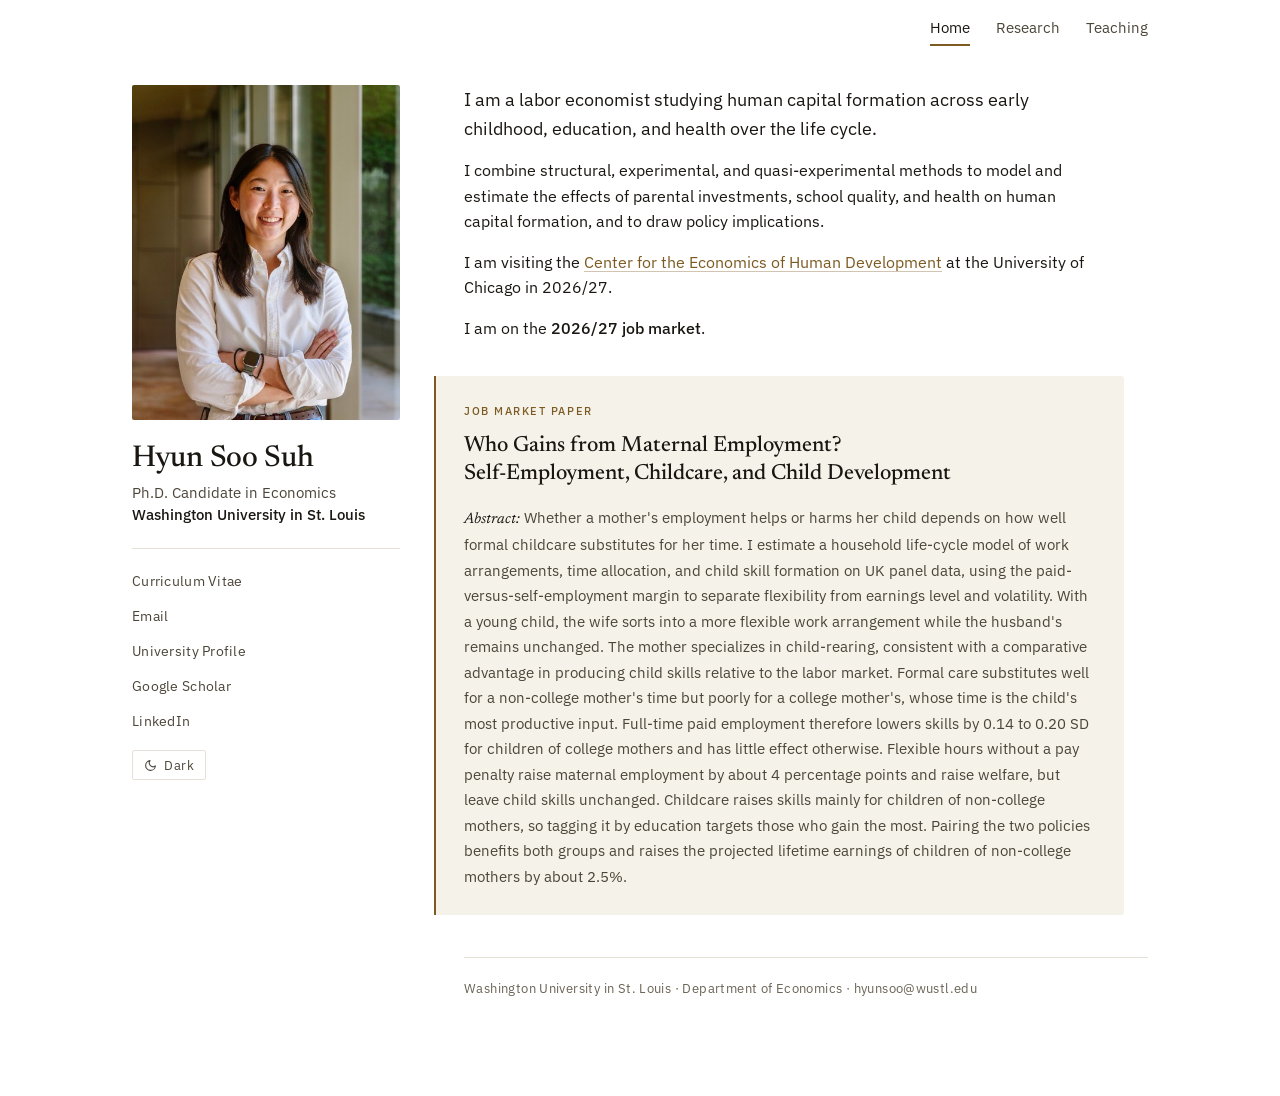
==== index.html @ 4b05ec27 "JMP: October 29 draft; abstract wording update on site and CV Co-Authored-By: Claude Opus 5 <noreply" ====
<!doctype html>
<html lang="en">
<head>
<meta charset="utf-8">
<meta name="viewport" content="width=device-width, initial-scale=1">
<title>Hyun Soo Suh</title>
<meta name="description" content="Hyun Soo Suh — Ph.D. Candidate in Economics, Washington University in St. Louis. Labor economist studying human capital formation across early childhood, education, and health.">
<link rel="preconnect" href="https://fonts.googleapis.com">
<link rel="preconnect" href="https://fonts.gstatic.com" crossorigin>
<link rel="stylesheet" href="https://fonts.googleapis.com/css2?family=Newsreader:ital,opsz,wght@0,6..72,400;0,6..72,500;0,6..72,600;1,6..72,400&family=IBM+Plex+Sans:ital,wght@0,400;0,500;0,600;1,400&display=swap">
<link rel="icon" href="/favicon.ico?v=2" sizes="any">
<link rel="icon" type="image/png" sizes="32x32" href="/favicon-32.png?v=2">
<link rel="icon" type="image/png" sizes="16x16" href="/favicon-16.png?v=2">
<link rel="apple-touch-icon" href="/apple-touch-icon.png?v=2">
<link rel="stylesheet" href="style.css?v=8">
<script>try{var t=localStorage.getItem("theme");if(t)document.documentElement.setAttribute("data-theme",t);}catch(e){}</script>
</head>
<body>

<header class="topbar">
  <nav aria-label="Pages">
    <a href="index.html" class="here">Home</a>
    <a href="research.html">Research</a>
    <a href="teaching.html">Teaching</a>
  </nav>
</header>

<div class="shell">

  <aside class="rail">
    <img class="portrait" src="[data-uri]" alt="Hyun Soo Suh">
    <div class="rail-head">
      <h1 class="rail-name"><a href="index.html">Hyun Soo Suh</a></h1>
      <p class="rail-role">Ph.D. Candidate in Economics<br><strong>Washington University in St.&nbsp;Louis</strong></p>
    </div>
    <nav class="rail-links">
      <a href="CV_Suh.pdf"><span>Curriculum Vitae</span></a>

      <a href="mailto:hyunsoo@wustl.edu"><span>Email</span></a>
      <a href="https://economics.washu.edu/people/hyun-soo-suh" target="_blank" rel="noopener"><span>University Profile</span></a>
      <a href="https://scholar.google.com/citations?user=-Q9oI1gAAAAJ&amp;hl=en" target="_blank" rel="noopener"><span>Google Scholar</span></a>
      <a href="https://www.linkedin.com/in/hyun-soo-suh-23a05813a/" target="_blank" rel="noopener"><span>LinkedIn</span></a>
    </nav>
    <button id="theme-toggle" class="theme-toggle" type="button" aria-label="Switch colour theme"></button>
  </aside>

  <main class="main">
    <section class="bio">
      <p class="lede">I am a labor economist studying human capital formation across early childhood, education, and health over the life cycle.</p>
      <p class="sub">I combine structural, experimental, and quasi-experimental methods to model and estimate the effects of parental investments, school quality, and health on human capital formation, and to draw policy implications.</p>
      <p class="visiting-line">I am visiting the <a href="https://cehd.uchicago.edu" target="_blank" rel="noopener">Center for the Economics of Human Development</a> at the University of Chicago in 2026/27.</p>
      <p class="market">I am on the <strong>2026/27 job market</strong>.</p>
    </section>
    <section id="jmp">
      <div class="jmp">
        <!-- ---- Job market paper: title, abstract, PDF buttons ---- -->
        <span class="jmp-tag">Job Market Paper</span>
        <h2 class="jmp-title"><a href="JMP_Suh.pdf">Who Gains from Maternal Employment?<br>Self-Employment, Childcare, and Child Development</a></h2>
        <p class="abstract"><span class="lbl">Abstract:</span> Whether a mother's employment helps or harms her child depends on how well formal childcare substitutes for her time. I estimate a household life-cycle model of work arrangements, time allocation, and child skill formation on UK panel data, using the paid-versus-self-employment margin to separate flexibility from earnings level and volatility. With a young child, the wife sorts into a more flexible work arrangement while the husband's remains unchanged. The mother specializes in child-rearing, consistent with a comparative advantage in producing child skills relative to the labor market. Formal care substitutes well for a non-college mother's time but poorly for a college mother's, whose time is the child's most productive input. Full-time paid employment therefore lowers skills by 0.14 to 0.20 SD for children of college mothers and has little effect otherwise. Flexible hours without a pay penalty raise maternal employment by about 4 percentage points and raise welfare, but leave child skills unchanged. Childcare raises skills mainly for children of non-college mothers, so tagging it by education targets those who gain the most. Pairing the two policies benefits both groups and raises the projected lifetime earnings of children of non-college mothers by about 2.5%.</p>

        <!-- Want buttons here (Slides, Appendix, Online Appendix)? Uncomment and edit:
        <div class="filelinks">
          <a href="slides.pdf">Slides</a>
        </div>
        -->
      </div>
    </section>
    <footer>Washington University in St. Louis · Department of Economics · hyunsoo@wustl.edu</footer>
  </main>
</div>

<script>
(function () {
  var root = document.documentElement,
      btn  = document.getElementById("theme-toggle");

  var MOON = '<svg viewBox="0 0 24 24" fill="none" stroke="currentColor" stroke-width="2" stroke-linecap="round" stroke-linejoin="round" aria-hidden="true"><path d="M21 12.79A9 9 0 1 1 11.21 3 7 7 0 0 0 21 12.79z"/></svg>',
      SUN  = '<svg viewBox="0 0 24 24" fill="none" stroke="currentColor" stroke-width="2" stroke-linecap="round" stroke-linejoin="round" aria-hidden="true"><circle cx="12" cy="12" r="4"/><path d="M12 2v2M12 20v2M4.9 4.9l1.4 1.4M17.7 17.7l1.4 1.4M2 12h2M20 12h2M6.3 17.7l-1.4 1.4M19.1 4.9l-1.4 1.4"/></svg>';

  function current() {
    return root.getAttribute("data-theme") || "light";
  }
  function render() {
    var dark = current() === "dark";
    btn.innerHTML = (dark ? SUN : MOON) + "<span>" + (dark ? "Light" : "Dark") + "</span>";
    btn.setAttribute("aria-label", "Switch to " + (dark ? "light" : "dark") + " mode");
  }
  btn.addEventListener("click", function () {
    var next = current() === "dark" ? "light" : "dark";
    root.setAttribute("data-theme", next);
    try { localStorage.setItem("theme", next); } catch (e) {}
    render();
  });
  render();
})();

(function(){
  var bar=document.querySelector('.topbar');
  if(!bar) return;
  var on=function(){ bar.classList.toggle('scrolled', window.scrollY>4); };
  addEventListener('scroll', on, {passive:true}); on();
})();
</script>
</body>
</html>
---- style.css ----
/* White paper with gold-brown accent (#7C5A22 light / #C79A4A dark) */
  :root {
    --paper:      #FFFFFF;
    --panel:      #F5F2EA;
    --ink:        #1A1712;
    --ink-soft:   #4C4539;
    --ink-faint:  #6B6355;
    --rule:       #E5E1D7;
    --accent:     #7C5A22;
    --accent-ink: #614619;
    --accent-wash:#F7F1E3;

    --serif: "Newsreader", Georgia, "Times New Roman", serif;
    --sans:  "IBM Plex Sans", -apple-system, BlinkMacSystemFont, "Segoe UI", Helvetica, Arial, sans-serif;
    --mono:  "IBM Plex Mono", ui-monospace, SFMono-Regular, Menlo, monospace;
  }

  :root[data-theme="dark"] {
    --paper:      #171511;
    --panel:      #201D17;
    --ink:        #E9E5DC;
    --ink-soft:   #B4AB9E;
    --ink-faint:  #9A9184;
    --rule:       #2F2B23;
    --accent:     #C79A4A;
    --accent-ink: #D9B36A;
    --accent-wash:#241F14;
  }

  * { box-sizing: border-box; }

  body {
    margin: 0;
    background: var(--paper);
    color: var(--ink);
    font-family: var(--sans);
    font-size: 16px;
    line-height: 1.65;
    -webkit-font-smoothing: antialiased;
  }

  a { color: var(--accent); text-decoration-color: color-mix(in srgb, var(--accent) 35%, transparent); text-underline-offset: 3px; }
  a:hover { text-decoration-color: var(--accent); }
  a:focus-visible { outline: 2px solid var(--accent); outline-offset: 3px; border-radius: 2px; }

  .demo-note {
    background: var(--accent-wash);
    color: var(--accent-ink);
    border-bottom: 1px solid color-mix(in srgb, var(--accent) 22%, transparent);
    font-family: var(--sans);
    font-size: 11.5px;
    letter-spacing: 0.04em;
    text-transform: uppercase;
    padding: 10px 24px;
    text-align: center;
  }

  .shell {
    max-width: 1080px;
    margin: 0 auto;
    padding: 56px 32px 96px;
    display: grid;
    grid-template-columns: 268px minmax(0, 1fr);
    gap: 64px;
    align-items: start;
  }

  /* ---------- left rail ---------- */
  .rail { position: sticky; top: 48px; display: flex; flex-direction: column; gap: 22px; }

  .portrait {
    width: 100%;
    aspect-ratio: 4 / 5;
    object-fit: cover;
    display: block;
    border-radius: 2px;
  }

  .rail-name {
    font-family: var(--serif);
    font-size: 30px;
    font-weight: 500;
    line-height: 1.15;
    letter-spacing: -0.01em;
    margin: 0;
    text-wrap: balance;
  }

  .rail-role { color: var(--ink-soft); font-size: 14.5px; line-height: 1.5; margin: 6px 0 0; }
  .rail-role strong { color: var(--ink); font-weight: 500; }

  .rail-links { display: flex; flex-direction: column; gap: 2px; border-top: 1px solid var(--rule); padding-top: 16px; }
  .rail-links a {
    font-family: var(--sans);
    font-size: 14px;
    letter-spacing: 0.02em;
    padding: 5px 0;
    text-decoration: none;
    color: var(--ink-soft);
    display: flex;
    justify-content: space-between;
    align-items: baseline;
    gap: 12px;
  }
  .rail-links a:hover { color: var(--accent); }

  .theme-toggle {
    margin-top: -10px;
    align-self: flex-start;
    display: inline-flex;
    align-items: center;
    gap: 7px;
    padding: 6px 11px;
    background: none;
    border: 1px solid var(--rule);
    border-radius: 2px;
    color: var(--ink-soft);
    font-family: var(--sans);
    font-size: 12.5px;
    letter-spacing: 0.04em;
    cursor: pointer;
    transition: color .15s ease, border-color .15s ease;
  }
  .theme-toggle:hover { color: var(--accent); border-color: color-mix(in srgb, var(--accent) 40%, transparent); }
  .theme-toggle:focus-visible { outline: 2px solid var(--accent); outline-offset: 3px; }
  .theme-toggle svg { width: 13px; height: 13px; flex-shrink: 0; }
  @media (prefers-reduced-motion: reduce) { .theme-toggle { transition: none; } }

  .section-nav {
    display: flex;
    flex-wrap: wrap;
    gap: 8px;
    margin-top: 22px;
  }
  .section-nav a {
    font-family: var(--sans);
    font-size: 11.5px;
    letter-spacing: 0.04em;
    text-decoration: none;
    color: var(--accent);
    border: 1px solid color-mix(in srgb, var(--accent) 32%, transparent);
    padding: 5px 12px;
    border-radius: 2px;
    transition: background .15s ease, color .15s ease, border-color .15s ease;
  }
  .section-nav a:hover { background: var(--accent); color: var(--paper); border-color: var(--accent); }
  .section-nav a:focus-visible { outline: 2px solid var(--accent); outline-offset: 3px; }
  html { scroll-behavior: smooth; }
  section[id] { scroll-margin-top: 28px; }
  @media (prefers-reduced-motion: reduce) {
    html { scroll-behavior: auto; }
    .section-nav a { transition: none; }
  }

  /* ---------- main ---------- */
  section[id] { scroll-margin-top: 24px; }
  .main { display: flex; flex-direction: column; gap: 34px; min-width: 0; }

  .bio { max-width: 632px; }
  .lede { font-size: 18px; line-height: 1.62; margin: 0; }
  .bio p.sub,
  .bio p.visiting-line,
  .bio p.market { margin: 15px 0 0; font-size: 15.5px; color: var(--ink); }
  .bio strong { color: var(--ink); font-weight: 500; }

  .eyebrow {
    font-family: var(--sans);
    font-size: 11.5px;
    font-weight: 500;
    letter-spacing: 0.13em;
    text-transform: uppercase;
    color: var(--ink-faint);
    margin: 0 0 14px;
    padding-bottom: 8px;
    border-bottom: 1px solid var(--rule);
  }

  /* ---------- job market paper ---------- */
  .jmp {
    background: var(--panel);
    border-left: 2px solid var(--accent);
    padding: 26px 28px;
    border-radius: 0 3px 3px 0;
    /* pull left by border + padding so the abstract text lines up with the bio */
    margin-left: -30px;
    max-width: 690px;   /* 632 text + 28 + 28 padding + 2 border */
  }
  .jmp-tag {
    font-family: var(--sans);
    font-size: 11px;
    font-weight: 500;
    letter-spacing: 0.14em;
    text-transform: uppercase;
    color: var(--accent);
    display: block;
    margin-bottom: 12px;
  }
  .jmp-title {
    font-family: var(--serif);
    font-size: 22px;
    font-weight: 500;
    line-height: 1.3;
    margin: 0 0 16px;
  }
  .jmp-title a { color: var(--ink); text-decoration: none; }
  .jmp-title a:hover { color: var(--accent); }
  .jmp .abstract {
    margin: 0;
    font-size: 15px;
    line-height: 1.7;
    color: var(--ink-soft);
  }
  .jmp .abstract .lbl { font-family: var(--serif); font-style: italic; color: var(--ink); }

  .filelinks { display: flex; flex-wrap: wrap; gap: 8px; margin-top: 20px; }
  .filelinks a {
    font-family: var(--sans);
    font-size: 11.5px;
    letter-spacing: 0.04em;
    text-decoration: none;
    color: var(--accent);
    border: 1px solid color-mix(in srgb, var(--accent) 32%, transparent);
    padding: 4px 11px;
    border-radius: 2px;
  }
  .filelinks a:hover { background: var(--accent); color: var(--paper); border-color: var(--accent); }

  /* ---------- paper list ---------- */
  .papers { display: flex; flex-direction: column; }
  .paper { padding: 14px 0; border-bottom: 1px solid var(--rule); }
  .paper:first-child { padding-top: 0; }
  .paper:last-child { border-bottom: none; padding-bottom: 0; }

  .paper h3 {
    font-family: var(--serif);
    font-size: 17.5px;
    font-weight: 500;
    line-height: 1.35;
    margin: 0 0 5px;
    text-wrap: pretty;
  }
  .paper h3 a { color: var(--ink); text-decoration: none; }
  .paper h3 a:hover { color: var(--accent); }

  .coauthors { font-size: 14px; color: var(--ink-soft); margin: 0 0 7px; font-style: italic; }
  .coauthors a { color: var(--ink-soft); }
  .coauthors a:hover { color: var(--accent); }

  .venue {
    font-family: var(--sans);
    font-size: 13.5px;
    letter-spacing: 0.03em;
    color: var(--ink-faint);
    margin: 0;
    display: flex;
    flex-wrap: wrap;
    align-items: center;
    gap: 8px;
  }
  .venue .status {
    color: var(--accent);
    border: 1px solid color-mix(in srgb, var(--accent) 30%, transparent);
    padding: 1px 7px;
    border-radius: 2px;
    text-transform: uppercase;
    font-size: 10.5px;
    letter-spacing: 0.1em;
  }

  .abs { margin-top: 8px; }
  .abs summary {
    font-family: var(--sans);
    font-size: 11.5px;
    font-weight: 500;
    letter-spacing: 0.11em;
    text-transform: uppercase;
    color: var(--accent);
    cursor: pointer;
    list-style: none;
    display: inline-flex;
    align-items: center;
    gap: 6px;
  }
  .abs summary::-webkit-details-marker { display: none; }
  .abs summary::after { content: "+"; font-size: 12px; line-height: 1; }
  .abs[open] summary::after { content: "\2013"; }
  .abs summary:hover { color: var(--ink); }
  .abs summary:focus-visible { outline: 2px solid var(--accent); outline-offset: 3px; border-radius: 2px; }
  .abs p { margin: 10px 0 0; font-size: 14.5px; line-height: 1.66; color: var(--ink-soft); max-width: 64ch; }

  /* ---------- teaching ---------- */
  .inst {
    font-family: var(--serif);
    font-size: 17px;
    font-weight: 500;
    margin: 0 0 14px;
  }
  .inst + .role-label { margin-top: 0; }
  .teach-block + .teach-block { margin-top: 30px; }

  .role-label {
    font-family: var(--sans);
    font-size: 11.5px;
    font-weight: 500;
    letter-spacing: 0.12em;
    text-transform: uppercase;
    color: var(--accent);
    margin: 22px 0 8px;
  }

  .courses { display: flex; flex-direction: column; }
  .course {
    display: grid;
    grid-template-columns: minmax(0,1fr) auto;
    gap: 4px 20px;
    align-items: baseline;
    padding: 9px 0;
    border-bottom: 1px solid var(--rule);
  }
  .course:last-child { border-bottom: none; }
  .course .cname { font-size: 15.5px; line-height: 1.45; }
  .course .cdetail {
    display: block;
    font-family: var(--sans);
    font-size: 12.5px;
    letter-spacing: 0.05em;
    color: var(--ink-faint);
    margin-top: 2px;
  }
  .course .cdetail a { color: var(--ink-faint); }
  .course .cdetail a:hover { color: var(--accent); }
  .course .cmeta {
    font-family: var(--sans);
    font-size: 13px;
    color: var(--ink-faint);
    font-variant-numeric: tabular-nums;
    white-space: nowrap;
  }
  .course .score { color: var(--accent); }

  footer {
    margin-top: 8px;
    padding-top: 20px;
    border-top: 1px solid var(--rule);
    font-family: var(--sans);
    font-size: 13px;
    color: var(--ink-faint);
    letter-spacing: 0.03em;
  }

  @media (max-width: 860px) {
    .shell { grid-template-columns: 1fr; gap: 40px; padding: 36px 22px 72px; }
    .rail { position: static; flex-direction: row; flex-wrap: wrap; align-items: flex-start; gap: 20px; }
    .portrait { width: 132px; flex-shrink: 0; }
    .rail-head { flex: 1 1 240px; }
    .rail-links { flex: 1 1 100%; max-width: 440px; }
    .rail-name { font-size: 27px; }
    .main { gap: 44px; }
    .lede { font-size: 17px; }
    .jmp { padding: 22px 20px; margin-left: 0; max-width: none; }
    .course { grid-template-columns: 1fr; }
    .course .cmeta { margin-top: 2px; }
  }


/* name in the sidebar links home, but should not look like a link */
.rail-name a { color: inherit; text-decoration: none; }
.rail-name a:hover { color: var(--accent); }
/* pages without the portrait: keep the sidebar from sitting too high */
.rail:not(:has(.portrait)) .rail-head { padding-top: 2px; }

/* ---------- top bar ---------- */
.topbar {
  position: sticky;
  top: 0;
  z-index: 20;
  background: var(--paper);
  border-bottom: 1px solid transparent;
  padding: 16px 32px;
  display: flex;
  justify-content: flex-end;
}
.topbar.scrolled { border-bottom-color: var(--rule); }
.topbar nav { display: flex; justify-content: flex-end; }
.topbar { align-items: center; max-width: 1080px; margin: 0 auto; }
.topbar nav { gap: 26px; }
.topbar a {
  font-family: var(--sans);
  font-size: 14.5px;
  color: var(--ink-soft);
  text-decoration: none;
  padding-bottom: 4px;
  border-bottom: 2px solid transparent;
  transition: color .15s ease, border-color .15s ease;
}
.topbar a:hover { color: var(--accent); border-bottom-color: color-mix(in srgb, var(--accent) 45%, transparent); }
.topbar a.here { color: var(--ink); border-bottom-color: var(--accent); }
.topbar a:focus-visible { outline: 2px solid var(--accent); outline-offset: 3px; border-radius: 2px; }
.shell { padding-top: 22px; }
@media (max-width: 860px) {
  .topbar { padding: 14px 22px; flex-wrap: wrap; gap: 10px; }
    .shell.wide { max-width: none; }
  .topbar nav { justify-content: flex-start; }
  .topbar nav { gap: 20px; }
  .shell { padding-top: 22px; }
}
@media (prefers-reduced-motion: reduce) { .topbar a { transition: none; } }


  /* ---------- content pages: no sidebar ---------- */
  .shell.wide { grid-template-columns: minmax(0, 1fr); max-width: 1080px; }
  .topbar-name {
    font-family: var(--serif);
    font-size: 17px;
    font-weight: 500;
    color: var(--ink);
    text-decoration: none;
    margin-right: auto;
  }
  .topbar-name:hover { color: var(--accent); }
  .topbar .theme-toggle { margin: 0 0 0 26px; align-self: center; }
  /* keep prose at a readable measure even in the wider column */
  .shell.wide .abs p { max-width: none; }

  /* ---------- page heading (Research / Teaching) ---------- */
.page-title {
  font-family: var(--serif);
  font-size: 27px;
  font-weight: 500;
  letter-spacing: -0.01em;
  margin: 0 0 6px;
  padding-bottom: 12px;
  border-bottom: 1px solid var(--rule);
}
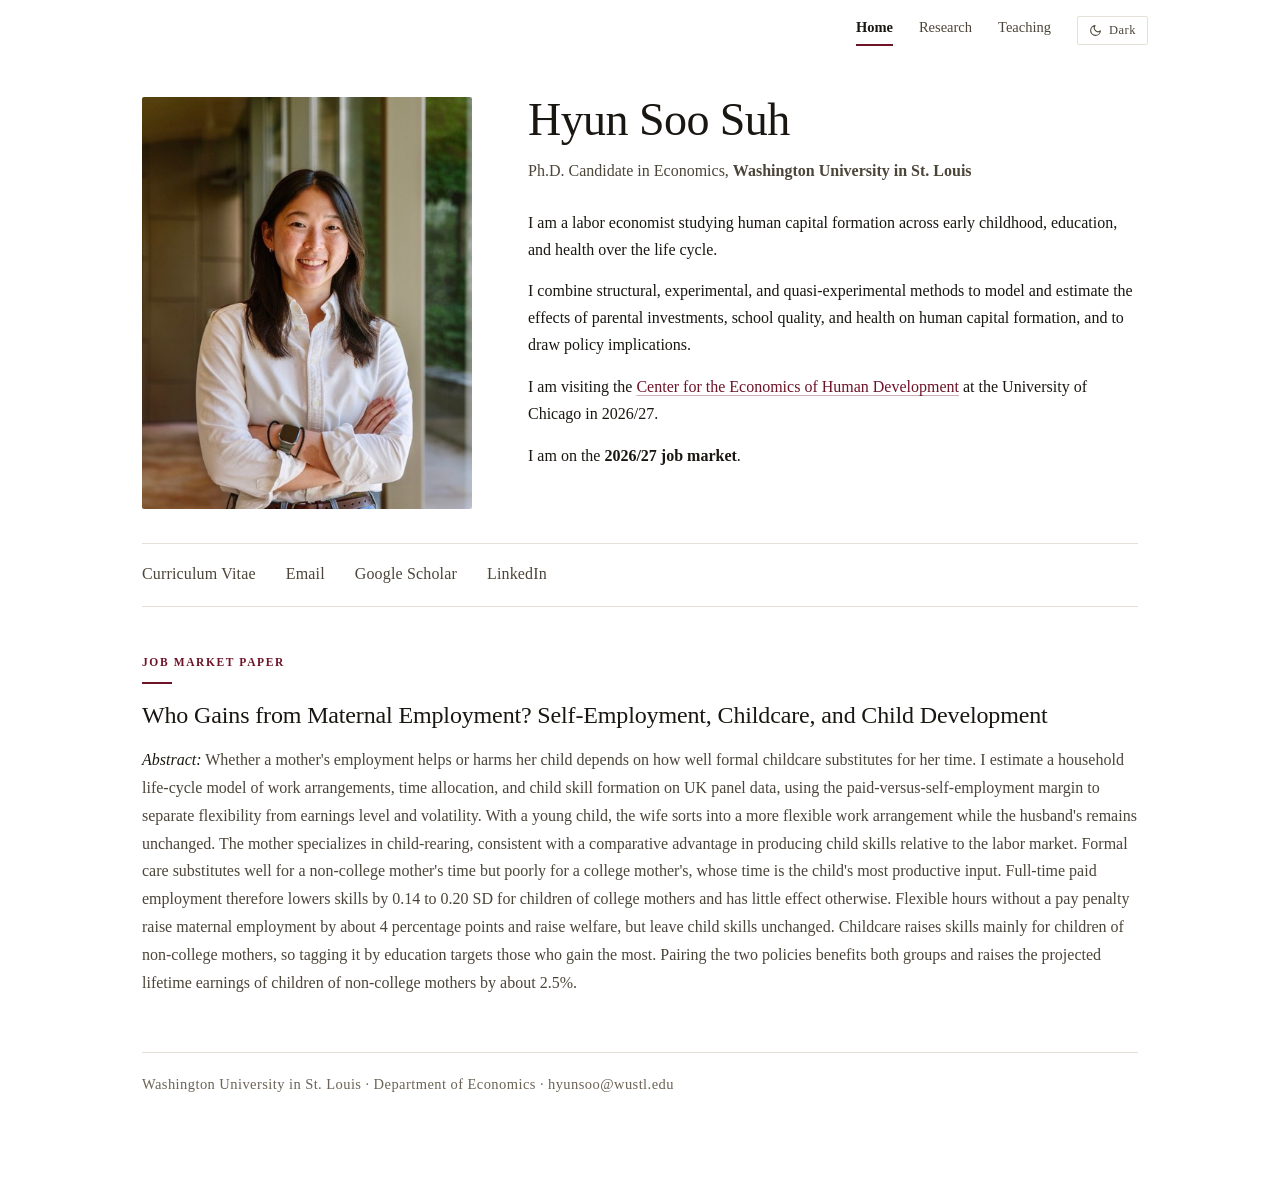
==== commit ac69c48a: "Redesign: Palatino, burgundy accent, masthead home page - Palatino throughout, matching the CV; no w" ====
--- a/index.html
+++ b/index.html
@@ -5,15 +5,145 @@
 <meta name="viewport" content="width=device-width, initial-scale=1">
 <title>Hyun Soo Suh</title>
 <meta name="description" content="Hyun Soo Suh — Ph.D. Candidate in Economics, Washington University in St. Louis. Labor economist studying human capital formation across early childhood, education, and health.">
-<link rel="preconnect" href="https://fonts.googleapis.com">
-<link rel="preconnect" href="https://fonts.gstatic.com" crossorigin>
-<link rel="stylesheet" href="https://fonts.googleapis.com/css2?family=Newsreader:ital,opsz,wght@0,6..72,400;0,6..72,500;0,6..72,600;1,6..72,400&family=IBM+Plex+Sans:ital,wght@0,400;0,500;0,600;1,400&display=swap">
 <link rel="icon" href="/favicon.ico?v=2" sizes="any">
 <link rel="icon" type="image/png" sizes="32x32" href="/favicon-32.png?v=2">
 <link rel="icon" type="image/png" sizes="16x16" href="/favicon-16.png?v=2">
 <link rel="apple-touch-icon" href="/apple-touch-icon.png?v=2">
-<link rel="stylesheet" href="style.css?v=8">
+<link rel="stylesheet" href="style.css?v=9">
 <script>try{var t=localStorage.getItem("theme");if(t)document.documentElement.setAttribute("data-theme",t);}catch(e){}</script>
+<style>
+/* fonts and colours come from style.css; page layout lives here */
+
+/* Palatino has only Regular and Bold — weight 500 would render as Regular,
+   so anything meant to look emphasised has to go to 600/700. */
+strong, b { font-weight: 700; }
+.mast-name { font-weight: 400 !important; letter-spacing: -0.012em !important; font-size: 46px !important; }
+.mast-role strong,
+.mast-bio .market strong { font-weight: 700 !important; }
+.ed-jmp h2 { font-weight: 400 !important; letter-spacing: -0.006em !important; }
+.ed-jmp .eyebrow { font-weight: 600 !important; }
+.topbar a.here { font-weight: 600; }
+.rail-role strong, .paper h3, .inst { font-weight: 600; }
+
+/* Palatino runs a little wide, so give the text a hair more room */
+.mast-bio p { font-size: 16px !important; }
+
+/* ===== BIG PORTRAIT: large face, description alongside ===== */
+
+.ed { max-width: 1060px; margin: 0 auto; padding: 34px 32px 96px; }
+
+/* ---- masthead: everything about you, beside the portrait ---- */
+.masthead {
+  display: grid;
+  grid-template-columns: 330px minmax(0, 1fr);
+  gap: 56px;
+  align-items: start;
+  padding-bottom: 34px;
+}
+.mast-name {
+  font-family: var(--serif);
+  font-size: 54px;
+  font-weight: 500;
+  line-height: 1.02;
+  letter-spacing: -0.022em;
+  margin: 0;
+  color: var(--ink);
+}
+.mast-role {
+  font-family: var(--serif);
+  font-size: 16px;
+  line-height: 1.55;
+  color: var(--ink-soft);
+  margin: 15px 0 0;
+}
+.mast-role strong { color: inherit; font-weight: 500; }
+
+/* the description now sits in the masthead, next to the face */
+.mast-bio { margin: 26px 0 0; }
+.mast-bio p { font-family: var(--serif); margin: 0; color: var(--ink); }
+/* all four sentences: one size, one colour */
+.mast-bio p {
+  font-size: 17.5px;
+  line-height: 1.68;
+  color: var(--ink);
+}
+.mast-bio p + p { margin-top: 15px; }
+.mast-bio .market strong { font-weight: 500; color: inherit; }
+.mast-bio .visiting-line a { color: var(--accent); }
+
+/* ---- the portrait, at proper scale ---- */
+.mast-portrait {
+  width: 330px;
+  aspect-ratio: 4 / 5;
+  object-fit: cover;
+  object-position: center 22%;
+  display: block;
+  border-radius: 2px;
+}
+
+/* ---- link row ---- */
+.ed-links {
+  display: flex;
+  flex-wrap: wrap;
+  gap: 0 30px;
+  padding: 15px 0;
+  border-top: 1px solid var(--rule);
+  border-bottom: 1px solid var(--rule);
+}
+.ed-links a {
+  font-family: var(--serif);
+  font-size: 16px;            /* same as the Ph.D. Candidate line */
+  letter-spacing: 0.01em;
+  color: var(--ink-soft);
+  text-decoration: none;
+  padding: 2px 0;
+  border-bottom: 1px solid transparent;
+  transition: color .15s ease, border-color .15s ease;
+}
+.ed-links a:hover { color: var(--accent); border-bottom-color: color-mix(in srgb, var(--accent) 45%, transparent); }
+@media (prefers-reduced-motion: reduce) { .ed-links a { transition: none; } }
+
+/* ---- job market paper ---- */
+.ed-jmp { margin-top: 46px; max-width: none; }
+.ed-jmp .eyebrow {
+  margin-bottom: 16px; color: var(--accent);
+  border-bottom: none; padding-bottom: 0; letter-spacing: 0.14em;
+}
+.ed-jmp .eyebrow::after {
+  content: ""; display: block; width: 30px; height: 2px;
+  background: var(--accent); margin-top: 10px;
+}
+.ed-jmp h2 {
+  font-family: var(--serif);
+  font-size: 24px; font-weight: 500;
+  line-height: 1.26; letter-spacing: -0.008em;
+  margin: 0 0 16px;
+}
+.ed-jmp h2 a { color: var(--ink); text-decoration: none; }
+.ed-jmp h2 a:hover { color: var(--accent); }
+.ed-jmp .abstract {
+  font-family: var(--serif);
+  font-size: 16px; line-height: 1.74;
+  color: var(--ink-soft); margin: 0;
+}
+.ed-jmp .abstract .lbl { font-style: italic; color: var(--ink); }
+
+.ed footer { margin-top: 56px; max-width: none; font-size: 14.5px; }
+
+@media (max-width: 900px) {
+  .masthead { grid-template-columns: 250px minmax(0, 1fr); gap: 36px; }
+  .mast-portrait { width: 250px; }
+  .mast-name { font-size: 40px !important; }
+}
+@media (max-width: 680px) {
+  .ed { padding: 26px 22px 72px; }
+  .masthead { grid-template-columns: 1fr; gap: 26px; }
+  .mast-portrait { width: 100%; max-width: 320px; }
+  .mast-name { font-size: 34px !important; }
+  .mast-bio p { font-size: 16px; }
+  .ed-jmp h2 { font-size: 21px; }
+}
+</style>
 </head>
 <body>
 
@@ -23,83 +153,58 @@
     <a href="research.html">Research</a>
     <a href="teaching.html">Teaching</a>
   </nav>
+  <button id="theme-toggle" class="theme-toggle" type="button" aria-label="Switch colour theme"></button>
 </header>
 
-<div class="shell">
-
-  <aside class="rail">
-    <img class="portrait" src="[data-uri]" alt="Hyun Soo Suh">
-    <div class="rail-head">
-      <h1 class="rail-name"><a href="index.html">Hyun Soo Suh</a></h1>
-      <p class="rail-role">Ph.D. Candidate in Economics<br><strong>Washington University in St.&nbsp;Louis</strong></p>
+<div class="ed">
+
+  <header class="masthead">
+    <img class="mast-portrait" src="[data-uri]" alt="Hyun Soo Suh">
+    <div>
+      <h1 class="mast-name">Hyun Soo Suh</h1>
+      <p class="mast-role">Ph.D. Candidate in Economics, <strong>Washington University in St.&nbsp;Louis</strong></p>
+      <div class="mast-bio">
+        <p class="lede">I am a labor economist studying human capital formation across early childhood, education, and health over the life cycle.</p>
+        <p class="sub">I combine structural, experimental, and quasi-experimental methods to model and estimate the effects of parental investments, school quality, and health on human capital formation, and to draw policy implications.</p>
+        <p class="visiting-line">I am visiting the <a href="https://cehd.uchicago.edu" target="_blank" rel="noopener">Center for the Economics of Human Development</a> at the University of Chicago in 2026/27.</p>
+        <p class="market">I am on the <strong>2026/27 job market</strong>.</p>
+      </div>
     </div>
-    <nav class="rail-links">
-      <a href="CV_Suh.pdf"><span>Curriculum Vitae</span></a>
-
-      <a href="mailto:hyunsoo@wustl.edu"><span>Email</span></a>
-      <a href="https://economics.washu.edu/people/hyun-soo-suh" target="_blank" rel="noopener"><span>University Profile</span></a>
-      <a href="https://scholar.google.com/citations?user=-Q9oI1gAAAAJ&amp;hl=en" target="_blank" rel="noopener"><span>Google Scholar</span></a>
-      <a href="https://www.linkedin.com/in/hyun-soo-suh-23a05813a/" target="_blank" rel="noopener"><span>LinkedIn</span></a>
-    </nav>
-    <button id="theme-toggle" class="theme-toggle" type="button" aria-label="Switch colour theme"></button>
-  </aside>
-
-  <main class="main">
-    <section class="bio">
-      <p class="lede">I am a labor economist studying human capital formation across early childhood, education, and health over the life cycle.</p>
-      <p class="sub">I combine structural, experimental, and quasi-experimental methods to model and estimate the effects of parental investments, school quality, and health on human capital formation, and to draw policy implications.</p>
-      <p class="visiting-line">I am visiting the <a href="https://cehd.uchicago.edu" target="_blank" rel="noopener">Center for the Economics of Human Development</a> at the University of Chicago in 2026/27.</p>
-      <p class="market">I am on the <strong>2026/27 job market</strong>.</p>
+  </header>
+
+  <nav class="ed-links" aria-label="Profiles and documents">
+    <a href="CV_Suh.pdf">Curriculum Vitae</a>
+    <a href="mailto:hyunsoo@wustl.edu">Email</a>
+    <a href="https://scholar.google.com/citations?user=-Q9oI1gAAAAJ&amp;hl=en" target="_blank" rel="noopener">Google Scholar</a>
+    <a href="https://www.linkedin.com/in/hyun-soo-suh-23a05813a/" target="_blank" rel="noopener">LinkedIn</a>
+  </nav>
+
+  <main>
+    <section class="ed-jmp">
+      <p class="eyebrow">Job Market Paper</p>
+      <h2><a href="JMP_Suh.pdf">Who Gains from Maternal Employment? Self-Employment, Childcare, and Child Development</a></h2>
+      <p class="abstract"><span class="lbl">Abstract:</span> Whether a mother's employment helps or harms her child depends on how well formal childcare substitutes for her time. I estimate a household life-cycle model of work arrangements, time allocation, and child skill formation on UK panel data, using the paid-versus-self-employment margin to separate flexibility from earnings level and volatility. With a young child, the wife sorts into a more flexible work arrangement while the husband's remains unchanged. The mother specializes in child-rearing, consistent with a comparative advantage in producing child skills relative to the labor market. Formal care substitutes well for a non-college mother's time but poorly for a college mother's, whose time is the child's most productive input. Full-time paid employment therefore lowers skills by 0.14 to 0.20 SD for children of college mothers and has little effect otherwise. Flexible hours without a pay penalty raise maternal employment by about 4 percentage points and raise welfare, but leave child skills unchanged. Childcare raises skills mainly for children of non-college mothers, so tagging it by education targets those who gain the most. Pairing the two policies benefits both groups and raises the projected lifetime earnings of children of non-college mothers by about 2.5%.</p>
     </section>
-    <section id="jmp">
-      <div class="jmp">
-        <!-- ---- Job market paper: title, abstract, PDF buttons ---- -->
-        <span class="jmp-tag">Job Market Paper</span>
-        <h2 class="jmp-title"><a href="JMP_Suh.pdf">Who Gains from Maternal Employment?<br>Self-Employment, Childcare, and Child Development</a></h2>
-        <p class="abstract"><span class="lbl">Abstract:</span> Whether a mother's employment helps or harms her child depends on how well formal childcare substitutes for her time. I estimate a household life-cycle model of work arrangements, time allocation, and child skill formation on UK panel data, using the paid-versus-self-employment margin to separate flexibility from earnings level and volatility. With a young child, the wife sorts into a more flexible work arrangement while the husband's remains unchanged. The mother specializes in child-rearing, consistent with a comparative advantage in producing child skills relative to the labor market. Formal care substitutes well for a non-college mother's time but poorly for a college mother's, whose time is the child's most productive input. Full-time paid employment therefore lowers skills by 0.14 to 0.20 SD for children of college mothers and has little effect otherwise. Flexible hours without a pay penalty raise maternal employment by about 4 percentage points and raise welfare, but leave child skills unchanged. Childcare raises skills mainly for children of non-college mothers, so tagging it by education targets those who gain the most. Pairing the two policies benefits both groups and raises the projected lifetime earnings of children of non-college mothers by about 2.5%.</p>
-
-        <!-- Want buttons here (Slides, Appendix, Online Appendix)? Uncomment and edit:
-        <div class="filelinks">
-          <a href="slides.pdf">Slides</a>
-        </div>
-        -->
-      </div>
-    </section>
+
     <footer>Washington University in St. Louis · Department of Economics · hyunsoo@wustl.edu</footer>
   </main>
 </div>
 
 <script>
 (function () {
-  var root = document.documentElement,
-      btn  = document.getElementById("theme-toggle");
-
+  var root = document.documentElement, btn = document.getElementById("theme-toggle");
+  if (!btn) return;
   var MOON = '<svg viewBox="0 0 24 24" fill="none" stroke="currentColor" stroke-width="2" stroke-linecap="round" stroke-linejoin="round" aria-hidden="true"><path d="M21 12.79A9 9 0 1 1 11.21 3 7 7 0 0 0 21 12.79z"/></svg>',
       SUN  = '<svg viewBox="0 0 24 24" fill="none" stroke="currentColor" stroke-width="2" stroke-linecap="round" stroke-linejoin="round" aria-hidden="true"><circle cx="12" cy="12" r="4"/><path d="M12 2v2M12 20v2M4.9 4.9l1.4 1.4M17.7 17.7l1.4 1.4M2 12h2M20 12h2M6.3 17.7l-1.4 1.4M19.1 4.9l-1.4 1.4"/></svg>';
-
-  function current() {
-    return root.getAttribute("data-theme") || "light";
-  }
-  function render() {
-    var dark = current() === "dark";
-    btn.innerHTML = (dark ? SUN : MOON) + "<span>" + (dark ? "Light" : "Dark") + "</span>";
-    btn.setAttribute("aria-label", "Switch to " + (dark ? "light" : "dark") + " mode");
-  }
-  btn.addEventListener("click", function () {
-    var next = current() === "dark" ? "light" : "dark";
-    root.setAttribute("data-theme", next);
-    try { localStorage.setItem("theme", next); } catch (e) {}
-    render();
-  });
+  function current(){ return root.getAttribute("data-theme") || "light"; }
+  function render(){ var d = current()==="dark"; btn.innerHTML = (d?SUN:MOON) + "<span>" + (d?"Light":"Dark") + "</span>"; }
+  btn.addEventListener("click", function(){ var n = current()==="dark"?"light":"dark"; root.setAttribute("data-theme", n); try{localStorage.setItem("theme",n);}catch(e){} render(); });
   render();
 })();
-
-(function(){
-  var bar=document.querySelector('.topbar');
-  if(!bar) return;
+(function(){ var bar=document.querySelector('.topbar'); if(!bar) return;
   var on=function(){ bar.classList.toggle('scrolled', window.scrollY>4); };
-  addEventListener('scroll', on, {passive:true}); on();
-})();
+  addEventListener('scroll', on, {passive:true}); on(); })();
+
 </script>
 </body>
 </html>
--- a/style.css
+++ b/style.css
@@ -432,3 +432,83 @@
   padding-bottom: 12px;
   border-bottom: 1px solid var(--rule);
 }
+
+
+/* ======================================================================
+   2026 redesign — Palatino, burgundy, one type scale.
+   Everything below overrides the rules above it.
+   ====================================================================== */
+
+/* ===== Palatino throughout — the same face as the CV ===== */
+:root, :root[data-theme="dark"] {
+  --serif: Palatino, "Palatino Linotype", "Book Antiqua", "URW Palladio L", "TeX Gyre Pagella", Georgia, serif;
+  --sans:  Palatino, "Palatino Linotype", "Book Antiqua", "URW Palladio L", "TeX Gyre Pagella", Georgia, serif;
+}
+body { font-family: var(--serif); }
+
+/* Palatino has only Regular and Bold — a weight of 500 renders as Regular,
+   so anything meant to read as emphasised has to go to 600/700. */
+strong, b { font-weight: 700; }
+.rail-role strong,
+.paper h3,
+.inst,
+.topbar a.here,
+.page-title,
+.rail-name,
+.jmp-title,
+.role-label,
+.eyebrow,
+.venue .status,
+.abs summary { font-weight: 600; }
+.jmp-title, .paper h3, .page-title, .rail-name { letter-spacing: -0.006em; }
+
+/* section labels: burgundy on every page, as on Home and Teaching */
+.eyebrow { color: var(--accent); }
+
+/* Palatino's italic is quieter than Newsreader's — give these a little help */
+.coauthors { font-style: italic; }
+.jmp .abstract .lbl { font-style: italic; font-weight: 600; }
+
+/* ---- one type scale, seven sizes, each with a single job ----
+   27  page title
+   18  item titles   (paper, course, institution)
+   16  body prose    (bio, abstracts, affiliation, links)
+   14.5 metadata     (venue, coauthors, course detail, semester, nav, footer)
+   11.5 section labels                                               */
+
+.abs p            { font-size: 16px; }     /* body prose */
+
+.paper h3         { font-size: 18px; }     /* item title */
+.inst             { font-size: 18px; }     /* item title */
+.course .cname    { font-size: 18px; }     /* item title — was 16px */
+
+.venue            { font-size: 14.5px; }   /* metadata */
+.coauthors        { font-size: 14.5px; }
+.course .cdetail  { font-size: 14.5px; letter-spacing: 0.03em; }
+.course .cmeta    { font-size: 14.5px; }   /* was 13.5px */
+footer            { font-size: 14.5px; }   /* was 13px */
+
+/* `.topbar a` outranks `.topbar-name`, so the name was rendering at nav size */
+.topbar a.topbar-name { font-size: 16px; font-weight: 600; color: var(--ink); }
+
+/* ===== page width ===== */
+
+/* abstracts run the full width of the page, same as the one on Home */
+.shell.wide .abs p { max-width: none; }
+
+/* course rows run the full width, so each rule reaches the right edge */
+.courses { max-width: none; }
+
+/* ===== burgundy accent, taken from the Beamer slides ===== */
+:root {
+  --accent:      #6E1428;   /* RGB(110,20,40) — \definecolor{burgundy} */
+  --accent-ink:  #5A1020;
+  --accent-wash: #FAEDF0;   /* RGB(250,237,240) — \definecolor{rowshade} */
+}
+:root[data-theme="dark"] {
+  /* #6E1428 is only 1.6:1 on the dark page and #AC5066 only 3.6:1 —
+     both unreadable. This is the burgundy lightened to clear 4.5:1. */
+  --accent:      #C8798C;
+  --accent-ink:  #D89AA8;
+  --accent-wash: #2A181D;
+}
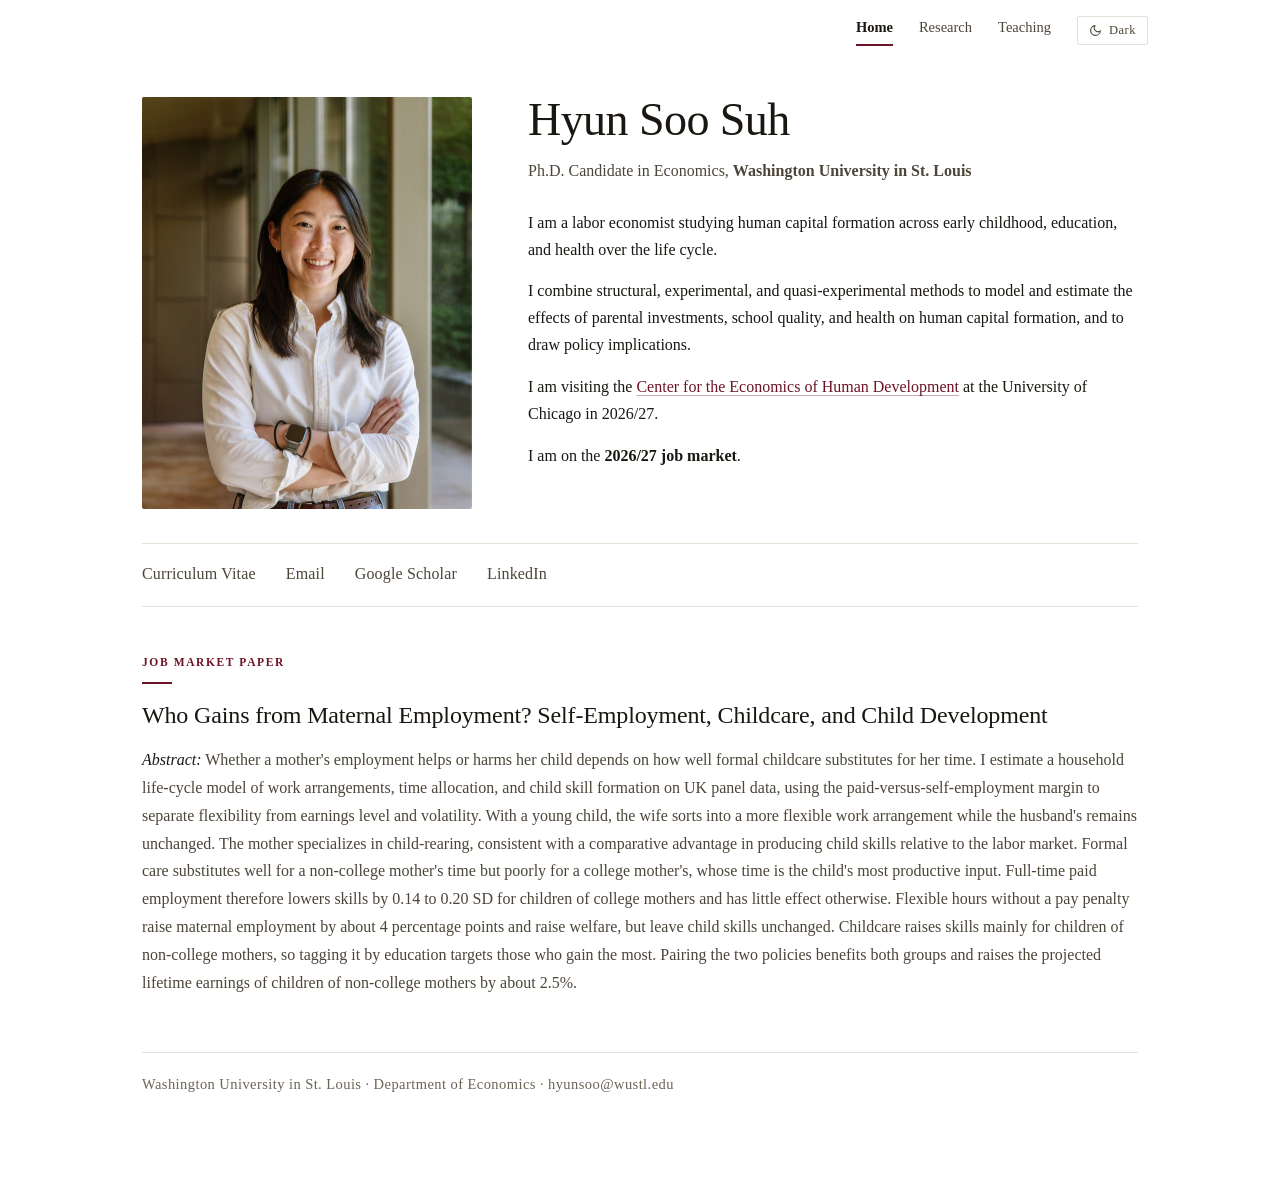
==== commit 56236f34: "Headshot: replace the embedded photo with a sharp 660x825 file Re-cropped from the original IMG_2572" ====
--- a/index.html
+++ b/index.html
@@ -5,10 +5,10 @@
 <meta name="viewport" content="width=device-width, initial-scale=1">
 <title>Hyun Soo Suh</title>
 <meta name="description" content="Hyun Soo Suh — Ph.D. Candidate in Economics, Washington University in St. Louis. Labor economist studying human capital formation across early childhood, education, and health.">
-<link rel="icon" href="/favicon.ico?v=2" sizes="any">
-<link rel="icon" type="image/png" sizes="32x32" href="/favicon-32.png?v=2">
-<link rel="icon" type="image/png" sizes="16x16" href="/favicon-16.png?v=2">
-<link rel="apple-touch-icon" href="/apple-touch-icon.png?v=2">
+<link rel="icon" href="/favicon.ico?v=3" sizes="any">
+<link rel="icon" type="image/png" sizes="32x32" href="/favicon-32.png?v=3">
+<link rel="icon" type="image/png" sizes="16x16" href="/favicon-16.png?v=3">
+<link rel="apple-touch-icon" href="/apple-touch-icon.png?v=3">
 <link rel="stylesheet" href="style.css?v=9">
 <script>try{var t=localStorage.getItem("theme");if(t)document.documentElement.setAttribute("data-theme",t);}catch(e){}</script>
 <style>
@@ -76,7 +76,6 @@
   width: 330px;
   aspect-ratio: 4 / 5;
   object-fit: cover;
-  object-position: center 22%;
   display: block;
   border-radius: 2px;
 }
@@ -159,7 +158,7 @@
 <div class="ed">
 
   <header class="masthead">
-    <img class="mast-portrait" src="[data-uri]" alt="Hyun Soo Suh">
+    <img class="mast-portrait" src="headshot.jpg?v=1" alt="Hyun Soo Suh">
     <div>
       <h1 class="mast-name">Hyun Soo Suh</h1>
       <p class="mast-role">Ph.D. Candidate in Economics, <strong>Washington University in St.&nbsp;Louis</strong></p>
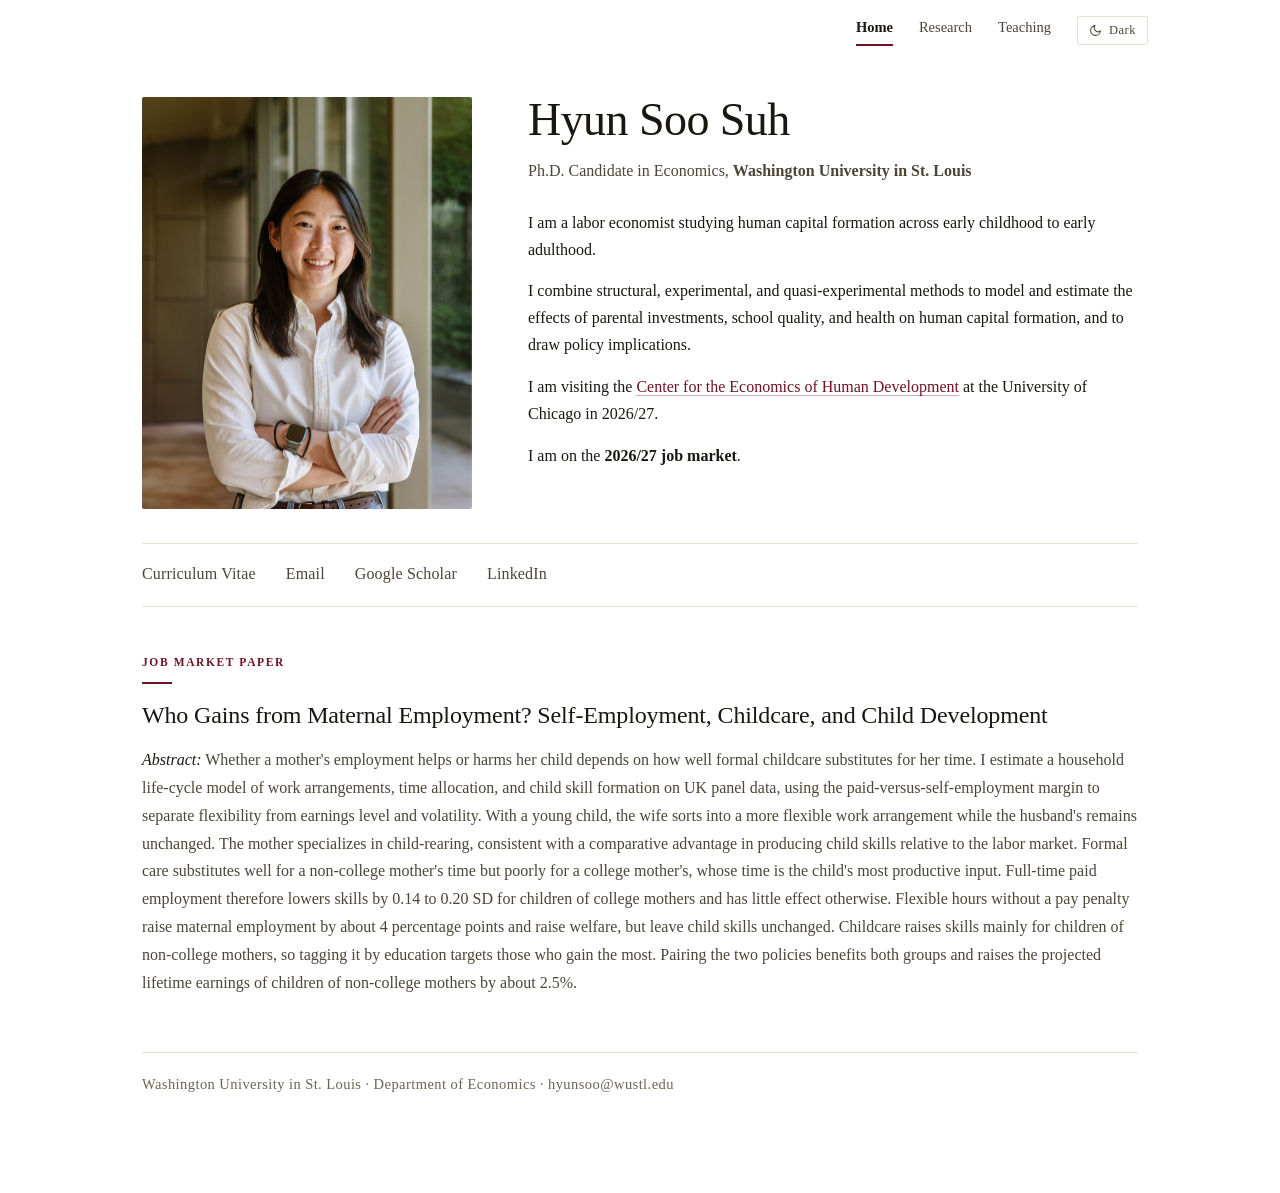
==== commit 93510032: "Narrow the bio's first sentence to early childhood through early adulthood" ====
--- a/index.html
+++ b/index.html
@@ -4,7 +4,7 @@
 <meta charset="utf-8">
 <meta name="viewport" content="width=device-width, initial-scale=1">
 <title>Hyun Soo Suh</title>
-<meta name="description" content="Hyun Soo Suh — Ph.D. Candidate in Economics, Washington University in St. Louis. Labor economist studying human capital formation across early childhood, education, and health.">
+<meta name="description" content="Hyun Soo Suh — Ph.D. Candidate in Economics, Washington University in St. Louis. Labor economist studying human capital formation across early childhood to early adulthood.">
 <link rel="icon" href="/favicon.ico?v=3" sizes="any">
 <link rel="icon" type="image/png" sizes="32x32" href="/favicon-32.png?v=3">
 <link rel="icon" type="image/png" sizes="16x16" href="/favicon-16.png?v=3">
@@ -158,12 +158,12 @@
 <div class="ed">
 
   <header class="masthead">
-    <img class="mast-portrait" src="headshot.jpg?v=1" alt="Hyun Soo Suh">
+    <img class="mast-portrait" src="headshot.jpg?v=2" alt="Hyun Soo Suh">
     <div>
       <h1 class="mast-name">Hyun Soo Suh</h1>
       <p class="mast-role">Ph.D. Candidate in Economics, <strong>Washington University in St.&nbsp;Louis</strong></p>
       <div class="mast-bio">
-        <p class="lede">I am a labor economist studying human capital formation across early childhood, education, and health over the life cycle.</p>
+        <p class="lede">I am a labor economist studying human capital formation across early childhood to early adulthood.</p>
         <p class="sub">I combine structural, experimental, and quasi-experimental methods to model and estimate the effects of parental investments, school quality, and health on human capital formation, and to draw policy implications.</p>
         <p class="visiting-line">I am visiting the <a href="https://cehd.uchicago.edu" target="_blank" rel="noopener">Center for the Economics of Human Development</a> at the University of Chicago in 2026/27.</p>
         <p class="market">I am on the <strong>2026/27 job market</strong>.</p>
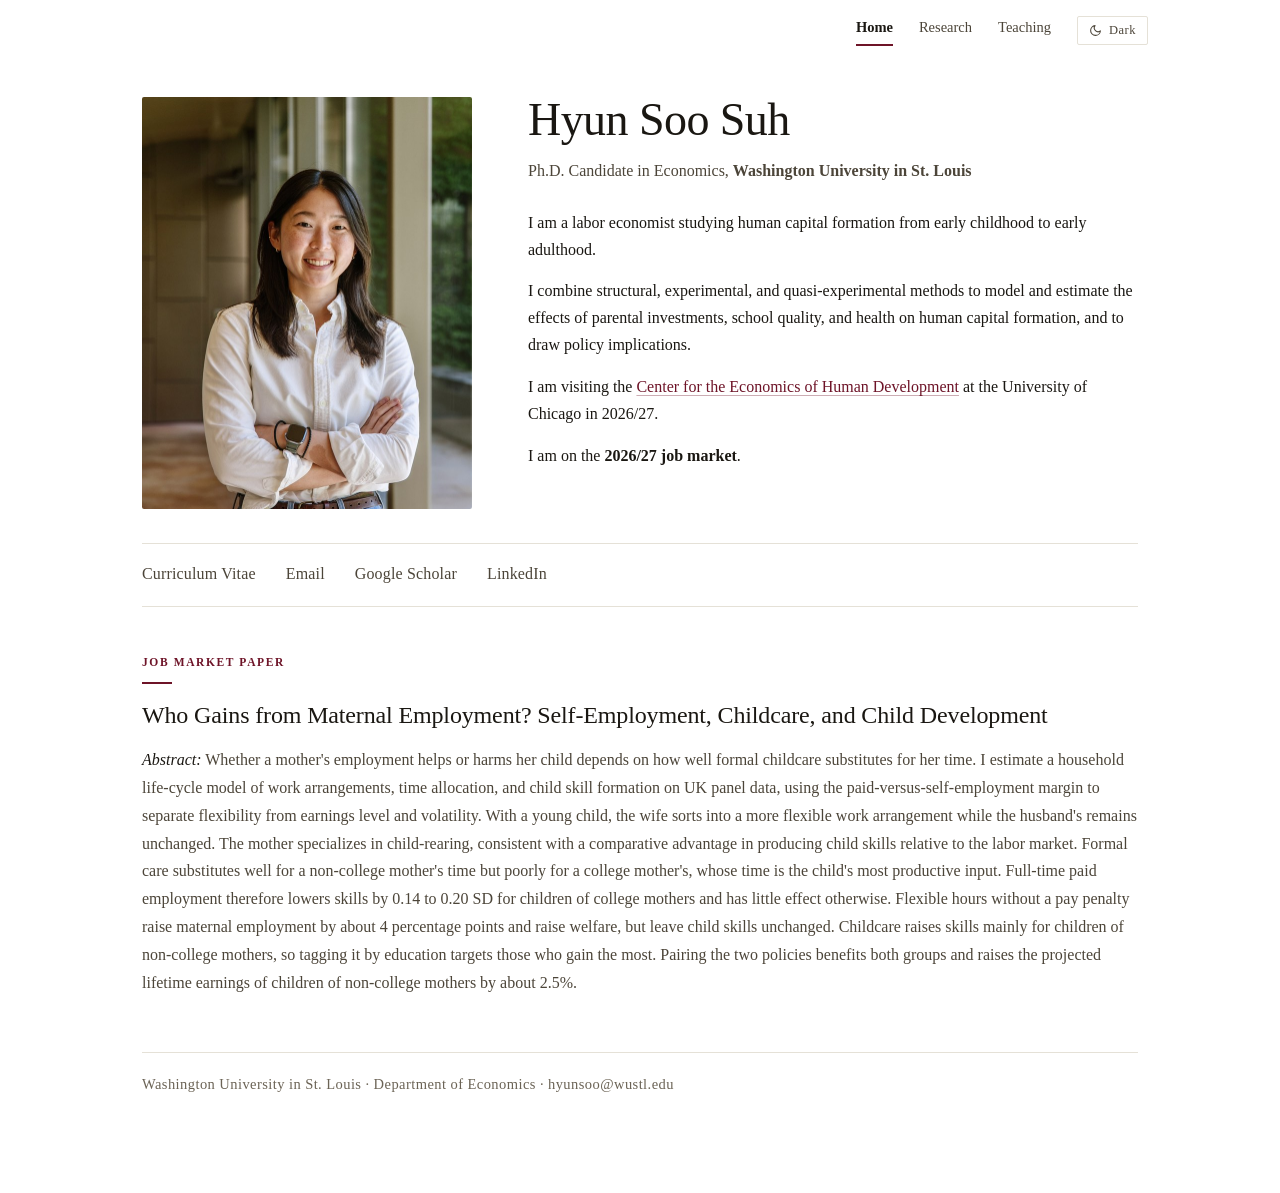
==== commit b6d92d22: "Fix the bio preposition: "across ... to" -> "from ... to" Co-Authored-By: Claude Opus 5 <noreply@ant" ====
--- a/index.html
+++ b/index.html
@@ -4,7 +4,7 @@
 <meta charset="utf-8">
 <meta name="viewport" content="width=device-width, initial-scale=1">
 <title>Hyun Soo Suh</title>
-<meta name="description" content="Hyun Soo Suh — Ph.D. Candidate in Economics, Washington University in St. Louis. Labor economist studying human capital formation across early childhood to early adulthood.">
+<meta name="description" content="Hyun Soo Suh — Ph.D. Candidate in Economics, Washington University in St. Louis. Labor economist studying human capital formation from early childhood to early adulthood.">
 <link rel="icon" href="/favicon.ico?v=3" sizes="any">
 <link rel="icon" type="image/png" sizes="32x32" href="/favicon-32.png?v=3">
 <link rel="icon" type="image/png" sizes="16x16" href="/favicon-16.png?v=3">
@@ -163,7 +163,7 @@
       <h1 class="mast-name">Hyun Soo Suh</h1>
       <p class="mast-role">Ph.D. Candidate in Economics, <strong>Washington University in St.&nbsp;Louis</strong></p>
       <div class="mast-bio">
-        <p class="lede">I am a labor economist studying human capital formation across early childhood to early adulthood.</p>
+        <p class="lede">I am a labor economist studying human capital formation from early childhood to early adulthood.</p>
         <p class="sub">I combine structural, experimental, and quasi-experimental methods to model and estimate the effects of parental investments, school quality, and health on human capital formation, and to draw policy implications.</p>
         <p class="visiting-line">I am visiting the <a href="https://cehd.uchicago.edu" target="_blank" rel="noopener">Center for the Economics of Human Development</a> at the University of Chicago in 2026/27.</p>
         <p class="market">I am on the <strong>2026/27 job market</strong>.</p>
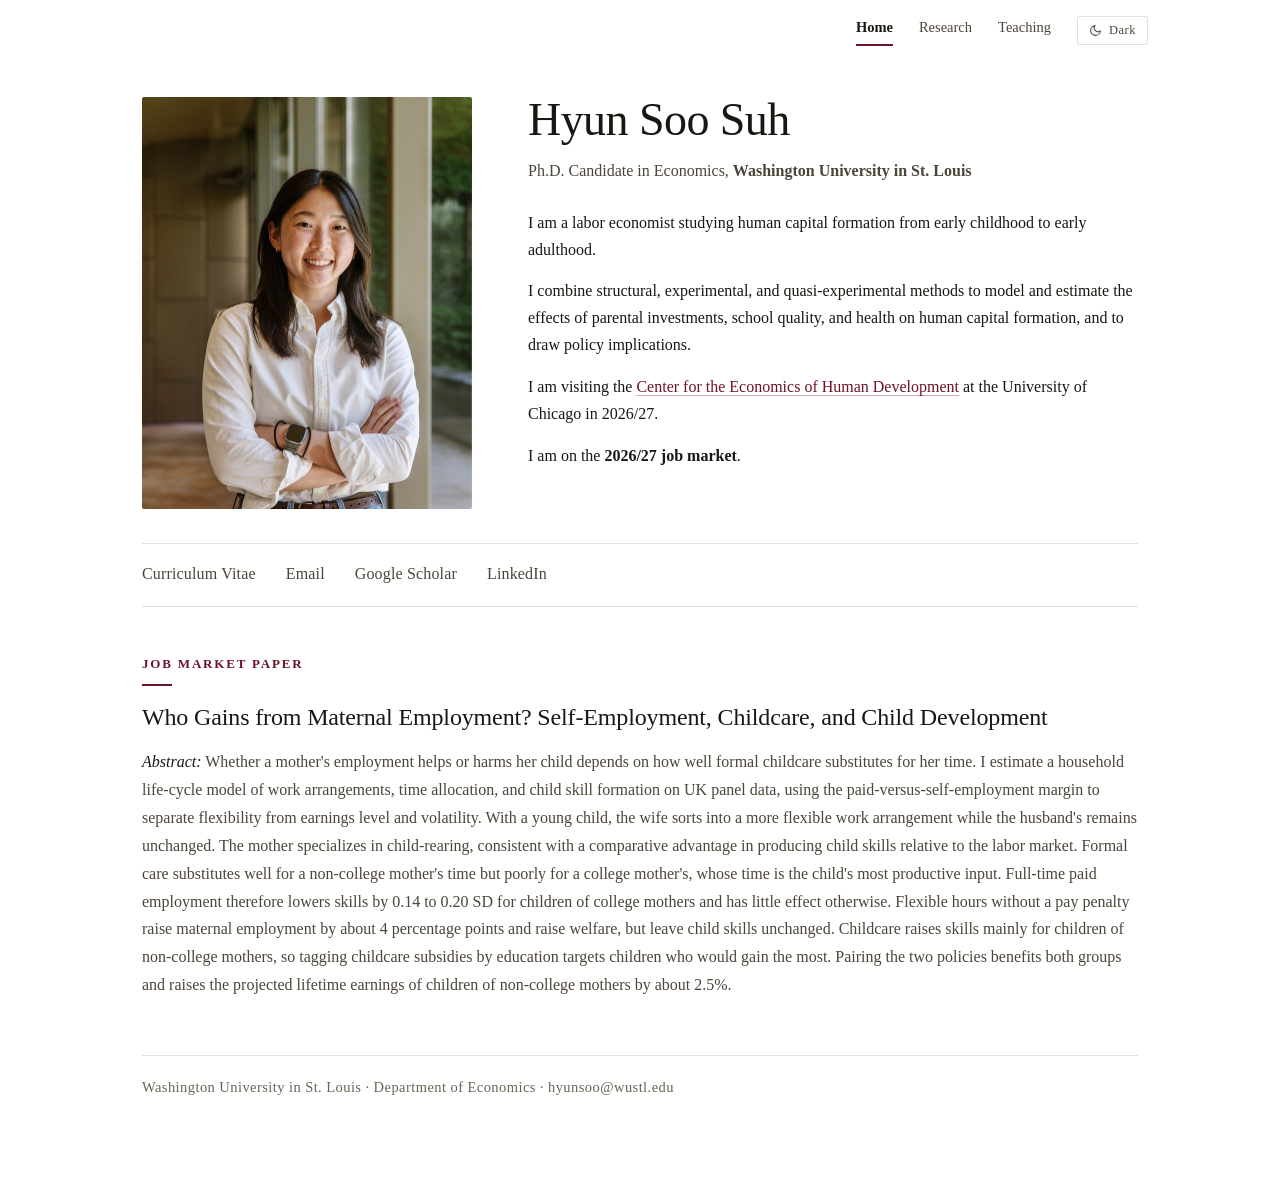
==== commit 1c1eee03: "JMP Nov 4 build; Population to Other Publications; stronger section headings; dark toggle on all pag" ====
--- a/index.html
+++ b/index.html
@@ -9,7 +9,7 @@
 <link rel="icon" type="image/png" sizes="32x32" href="/favicon-32.png?v=3">
 <link rel="icon" type="image/png" sizes="16x16" href="/favicon-16.png?v=3">
 <link rel="apple-touch-icon" href="/apple-touch-icon.png?v=3">
-<link rel="stylesheet" href="style.css?v=9">
+<link rel="stylesheet" href="style.css?v=11">
 <script>try{var t=localStorage.getItem("theme");if(t)document.documentElement.setAttribute("data-theme",t);}catch(e){}</script>
 <style>
 /* fonts and colours come from style.css; page layout lives here */
@@ -182,7 +182,7 @@
     <section class="ed-jmp">
       <p class="eyebrow">Job Market Paper</p>
       <h2><a href="JMP_Suh.pdf">Who Gains from Maternal Employment? Self-Employment, Childcare, and Child Development</a></h2>
-      <p class="abstract"><span class="lbl">Abstract:</span> Whether a mother's employment helps or harms her child depends on how well formal childcare substitutes for her time. I estimate a household life-cycle model of work arrangements, time allocation, and child skill formation on UK panel data, using the paid-versus-self-employment margin to separate flexibility from earnings level and volatility. With a young child, the wife sorts into a more flexible work arrangement while the husband's remains unchanged. The mother specializes in child-rearing, consistent with a comparative advantage in producing child skills relative to the labor market. Formal care substitutes well for a non-college mother's time but poorly for a college mother's, whose time is the child's most productive input. Full-time paid employment therefore lowers skills by 0.14 to 0.20 SD for children of college mothers and has little effect otherwise. Flexible hours without a pay penalty raise maternal employment by about 4 percentage points and raise welfare, but leave child skills unchanged. Childcare raises skills mainly for children of non-college mothers, so tagging it by education targets those who gain the most. Pairing the two policies benefits both groups and raises the projected lifetime earnings of children of non-college mothers by about 2.5%.</p>
+      <p class="abstract"><span class="lbl">Abstract:</span> Whether a mother's employment helps or harms her child depends on how well formal childcare substitutes for her time. I estimate a household life-cycle model of work arrangements, time allocation, and child skill formation on UK panel data, using the paid-versus-self-employment margin to separate flexibility from earnings level and volatility. With a young child, the wife sorts into a more flexible work arrangement while the husband's remains unchanged. The mother specializes in child-rearing, consistent with a comparative advantage in producing child skills relative to the labor market. Formal care substitutes well for a non-college mother's time but poorly for a college mother's, whose time is the child's most productive input. Full-time paid employment therefore lowers skills by 0.14 to 0.20 SD for children of college mothers and has little effect otherwise. Flexible hours without a pay penalty raise maternal employment by about 4 percentage points and raise welfare, but leave child skills unchanged. Childcare raises skills mainly for children of non-college mothers, so tagging childcare subsidies by education targets children who would gain the most. Pairing the two policies benefits both groups and raises the projected lifetime earnings of children of non-college mothers by about 2.5%.</p>
     </section>
 
     <footer>Washington University in St. Louis · Department of Economics · hyunsoo@wustl.edu</footer>
--- a/style.css
+++ b/style.css
@@ -512,3 +512,28 @@
   --accent-ink:  #D89AA8;
   --accent-wash: #2A181D;
 }
+
+/* ======================================================================
+   Section headings — make the divisions between sections legible at a
+   glance: a larger label, a burgundy rule, and real space above.
+   ====================================================================== */
+.eyebrow {
+  font-size: 13px;
+  letter-spacing: 0.16em;
+  margin: 0 0 18px;
+  padding-bottom: 10px;
+  border-bottom: 1.5px solid color-mix(in srgb, var(--accent) 38%, transparent);
+}
+section[id] + section[id] { margin-top: 42px; }
+
+/* Teaching uses .role-label where Research uses .eyebrow — same treatment,
+   so the two pages read as one system. */
+.role-label {
+  font-size: 13px;
+  letter-spacing: 0.16em;
+  margin: 42px 0 18px;
+  padding-bottom: 10px;
+  border-bottom: 1.5px solid color-mix(in srgb, var(--accent) 38%, transparent);
+}
+.inst + .role-label { margin-top: 0; }
+.teach-block + .teach-block { margin-top: 50px; }
